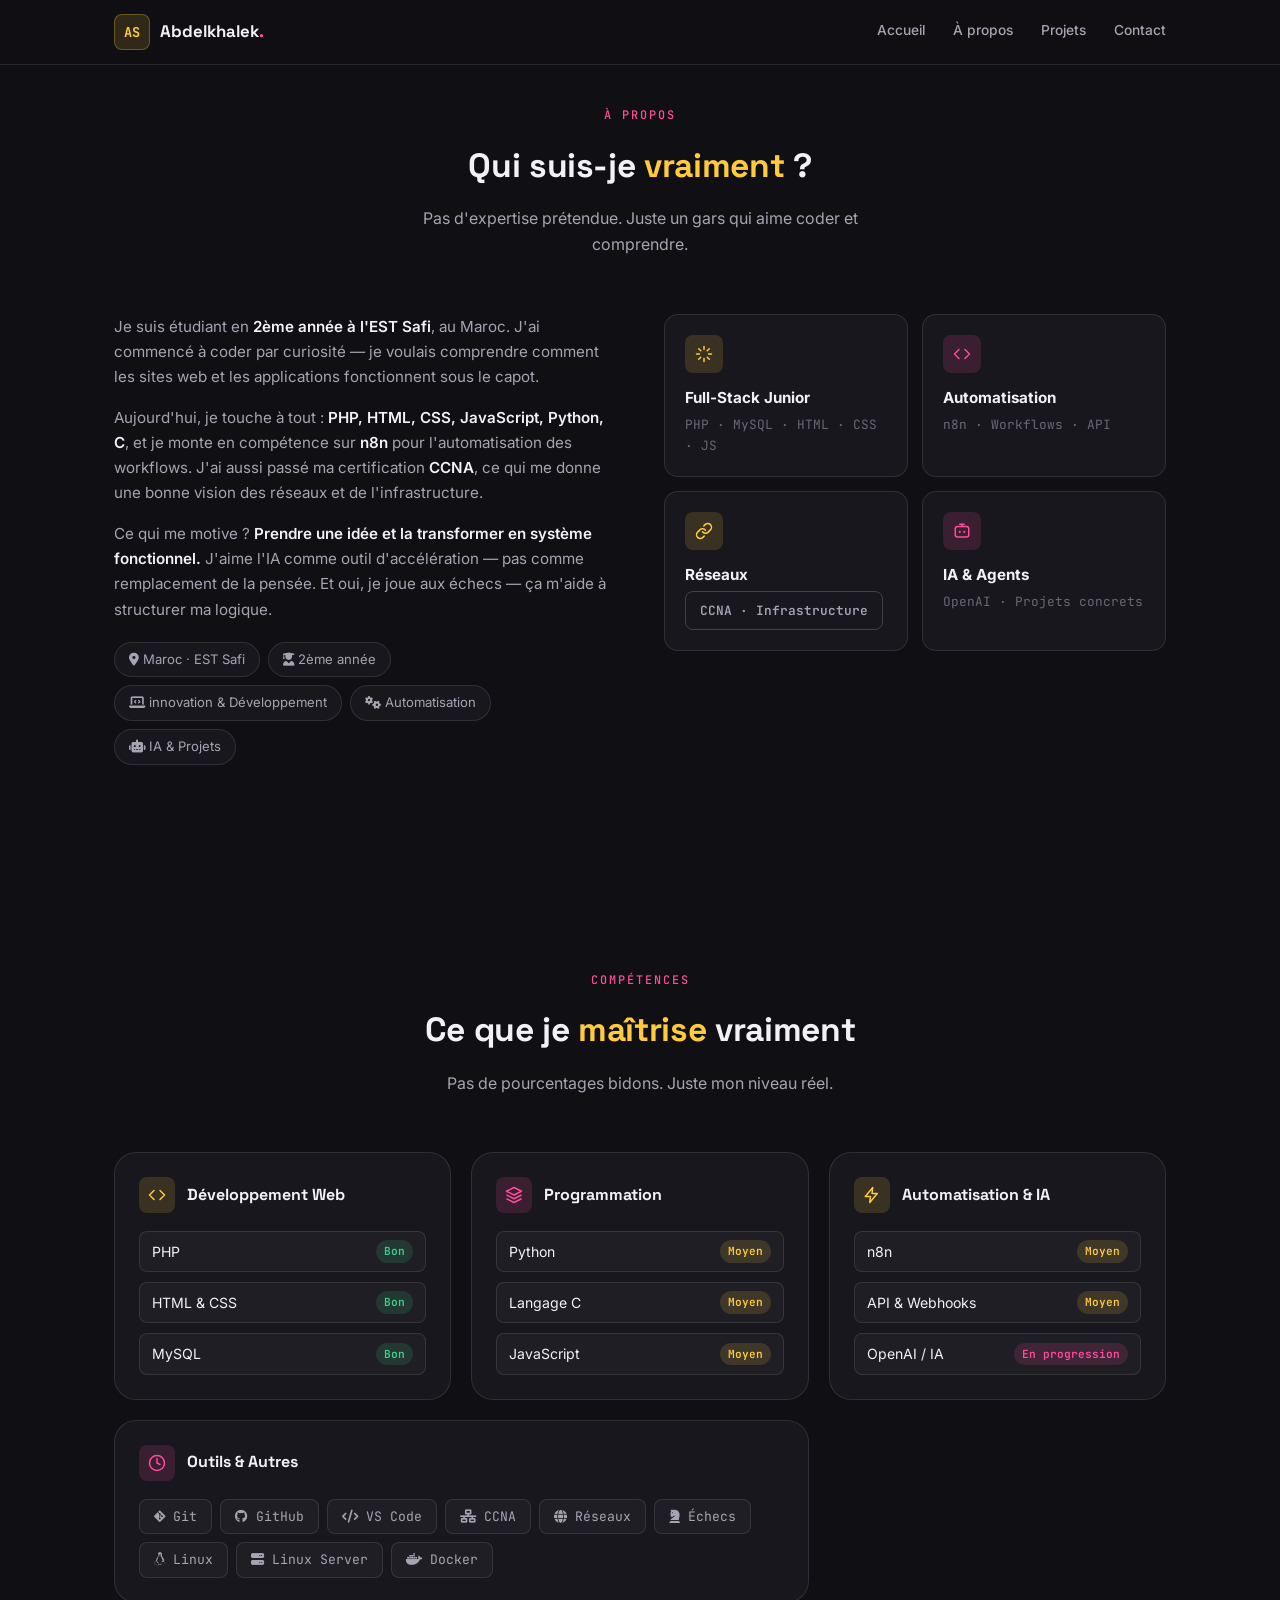
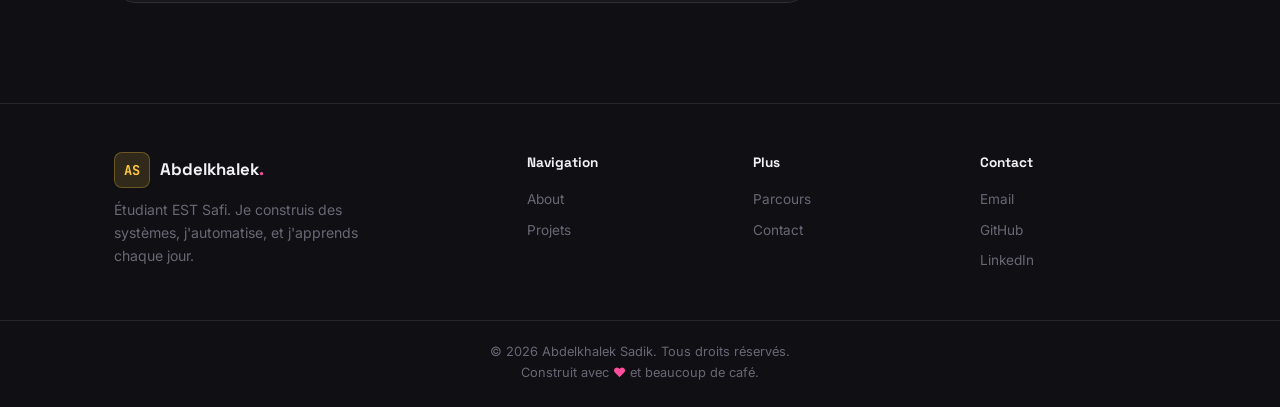
==== about.html @ 6acc00d5 "Update portfolio" ====
<!DOCTYPE html>
<html lang="fr">
<head>
  <meta charset="UTF-8" />
  <meta name="viewport" content="width=device-width, initial-scale=1.0" />
  <meta name="theme-color" content="#0d1117" />
  <meta name="description" content="Abdelkhalek Sadik — Étudiant EST Safi, développeur passionné par l'automatisation, les systèmes et l'IA." />
  <meta name="author" content="Abdelkhalek Sadik" />

  <meta property="og:title" content="Abdelkhalek Sadik | Développeur & Ingénieur en devenir" />
  <meta property="og:description" content="Étudiant EST Safi. Je construis des systèmes, j'automatise, et je transforme les idées en projets concrets." />
  <meta property="og:type" content="website" />

  <title>Abdelkhalek Sadik | Développeur & Ingénieur en devenir</title>

  <link rel="icon" type="image/svg+xml" href="data:image/svg+xml,%3Csvg xmlns='http://www.w3.org/2000/svg' viewBox='0 0 100 100'%3E%3Crect width='100' height='100' rx='20' fill='%230d1117'/%3E%3Ctext x='50%25' y='62%25' text-anchor='middle' font-family='Arial' font-weight='800' font-size='40' fill='%234da8ff'%3EAS%3C/text%3E%3C/svg%3E" />

  <link rel="preconnect" href="https://fonts.googleapis.com" />
  <link rel="preconnect" href="https://fonts.gstatic.com" crossorigin />
  <link href="https://fonts.googleapis.com/css2?family=Space+Grotesk:wght@500;600;700&family=Inter:wght@400;500;600;700&family=JetBrains+Mono:wght@400;500;600&display=swap" rel="stylesheet" />
  <link rel="stylesheet" href="https://cdnjs.cloudflare.com/ajax/libs/font-awesome/6.7.2/css/all.min.css">
  <link rel="stylesheet" href="style.css" />
  
</head>
<body>
      <!-- NAVBAR -->
  <header class="navbar" id="navbar">
    <div class="container nav-container">
      <a href="index.html" class="logo">
        <span class="logo-mark">AS</span>
        <span class="logo-text">Abdelkhalek<span class="logo-dot">.</span></span>
      </a>
      <nav class="nav-links" id="navLinks">
        <a href="index.html" class="nav-link ">Accueil</a>
        <a href="about.html" class="nav-link active">À propos</a>
        <a href="projects.html" class="nav-link">Projets</a>
        
        <a href="contact.html" class="nav-link">Contact</a>
      </nav>

      <button class="menu-toggle" id="menuToggle" aria-label="Menu">
        <span></span><span></span><span></span>
      </button>
    </div>
  </header>

   <!-- ABOUT -->
  <section id="about" class="section">
    <div class="container">
      <div class="section-head reveal">
        <span class="eyebrow">À propos</span>
        <h2 class="section-title">Qui suis-je <span class="accent-text">vraiment</span> ?</h2>
        <p class="section-sub">Pas d'expertise prétendue. Juste un gars qui aime coder et comprendre.</p>
      </div>
      <div class="about-grid">
        <div class="about-text reveal">
          <p>
            Je suis étudiant en <strong>2ème année à l'EST Safi</strong>, au Maroc.
            J'ai commencé à coder par curiosité — je voulais comprendre comment
            les sites web et les applications fonctionnent sous le capot.
          </p>
          <p>
            Aujourd'hui, je touche à tout : <strong>PHP, HTML, CSS, JavaScript, Python, C</strong>,
            et je monte en compétence sur <strong>n8n</strong> pour l'automatisation des workflows.
            J'ai aussi passé ma certification <strong>CCNA</strong>, ce qui me donne une bonne
            vision des réseaux et de l'infrastructure.
          </p>
          <p>
            Ce qui me motive ? <strong>Prendre une idée et la transformer en système fonctionnel.</strong>
            J'aime l'IA comme outil d'accélération — pas comme remplacement de la pensée.
            Et oui, je joue aux échecs — ça m'aide à structurer ma logique.
          </p>
          <div class="about-tags">
              <span class="tag"><i class="fas fa-location-dot"></i> Maroc · EST Safi</span>
              <span class="tag"><i class="fas fa-user-graduate"></i> 2ème année</span>
              <span class="tag"><i class="fas fa-laptop-code"></i> innovation & Développement</span>
              <span class="tag"><i class="fas fa-gears"></i> Automatisation</span>
              <span class="tag"><i class="fas fa-robot"></i> IA &amp; Projets</span>
          </div>
        </div>
        <div class="info-cards reveal">
          <div class="info-card">
            <div class="info-icon">
              <svg width="18" height="18" viewBox="0 0 24 24" fill="none"><path d="M12 2v4M12 18v4M4.93 4.93l2.83 2.83M16.24 16.24l2.83 2.83M2 12h4M18 12h4M4.93 19.07l2.83-2.83M16.24 7.76l2.83-2.83" stroke="currentColor" stroke-width="2" stroke-linecap="round"/></svg>
            </div>
            <div class="info-value">Full-Stack Junior</div>
            <div class="info-label">PHP · MySQL · HTML · CSS · JS</div>
          </div>
          <div class="info-card">
            <div class="info-icon">
              <svg width="18" height="18" viewBox="0 0 24 24" fill="none"><path d="m16 18 6-6-6-6M8 6l-6 6 6 6" stroke="currentColor" stroke-width="2" stroke-linecap="round" stroke-linejoin="round"/></svg>
            </div>
            <div class="info-value">Automatisation</div>
            <div class="info-label">n8n · Workflows · API</div>
          </div>
          <div class="info-card">
            <div class="info-icon">
              <svg width="18" height="18" viewBox="0 0 24 24" fill="none"><path d="M10 13a5 5 0 0 0 7.54.54l3-3a5 5 0 0 0-7.07-7.07l-1.72 1.71" stroke="currentColor" stroke-width="2" stroke-linecap="round"/><path d="M14 11a5 5 0 0 0-7.54-.54l-3 3a5 5 0 0 0 7.07 7.07l1.71-1.71" stroke="currentColor" stroke-width="2" stroke-linecap="round"/></svg>
            </div>
            <div class="info-value">Réseaux</div>
            <div class="info-label"> <a href="certificate/CCNA-_Introduction_to_Networks_certificate_abdelkhaleks036-gmail-com_b589a970-bbf5-4a2c-9172-3e84892f71db.pdf" download class="btn-cv-small">
          
          <span>CCNA · Infrastructure</span>
        </a></div>
          </div>
          <div class="info-card">
            <div class="info-icon">
              <svg width="18" height="18" viewBox="0 0 24 24" fill="none"><rect x="3" y="6" width="18" height="14" rx="3" stroke="currentColor" stroke-width="2"/><circle cx="9" cy="13" r="1.5" fill="currentColor"/><circle cx="15" cy="13" r="1.5" fill="currentColor"/><path d="M12 6V3M9 3h6" stroke="currentColor" stroke-width="2" stroke-linecap="round"/></svg>
            </div>
            <div class="info-value">IA & Agents</div>
            <div class="info-label">OpenAI · Projets concrets</div>
          </div>
        </div>
      </div>
    </div>
  </section>

  <!-- SKILLS -->
  <section id="skills" class="section">
    <div class="container">
      <div class="section-head reveal">
        <span class="eyebrow">Compétences</span>
        <h2 class="section-title">Ce que je <span class="accent-text">maîtrise</span> vraiment</h2>
        <p class="section-sub">Pas de pourcentages bidons. Juste mon niveau réel.</p>
      </div>
      <div class="skills-grid reveal">
        <div class="skill-cat">
          <div class="cat-head">
            <div class="cat-icon">
              <svg width="18" height="18" viewBox="0 0 24 24" fill="none"><path d="m16 18 6-6-6-6M8 6l-6 6 6 6" stroke="currentColor" stroke-width="2" stroke-linecap="round" stroke-linejoin="round"/></svg>
            </div>
            <h3>Développement Web</h3>
          </div>
          <div class="skill-list">
            <div class="skill-item"><span>PHP</span><span class="skill-level level-good">Bon</span></div>
            <div class="skill-item"><span>HTML & CSS</span><span class="skill-level level-good">Bon</span></div>
            <div class="skill-item"><span>MySQL</span><span class="skill-level level-good">Bon</span></div>

          </div>
        </div>
        <div class="skill-cat">
          <div class="cat-head">
            <div class="cat-icon">
              <svg width="18" height="18" viewBox="0 0 24 24" fill="none"><path d="M12 2 2 7l10 5 10-5-10-5z" stroke="currentColor" stroke-width="2" stroke-linejoin="round"/><path d="M2 17l10 5 10-5M2 12l10 5 10-5" stroke="currentColor" stroke-width="2" stroke-linejoin="round"/></svg>
            </div>
            <h3>Programmation</h3>
          </div>
          <div class="skill-list">
            <div class="skill-item"><span>Python</span><span class="skill-level level-medium">Moyen</span></div>
            <div class="skill-item"><span>Langage C</span><span class="skill-level level-medium">Moyen</span></div>
            <div class="skill-item"><span>JavaScript</span><span class="skill-level level-medium">Moyen</span></div>
          </div>
        </div>
        <div class="skill-cat">
          <div class="cat-head">
            <div class="cat-icon">
              <svg width="18" height="18" viewBox="0 0 24 24" fill="none"><path d="M13 2 3 14h7l-1 8 10-12h-7l1-8z" stroke="currentColor" stroke-width="2" stroke-linecap="round" stroke-linejoin="round"/></svg>
            </div>
            <h3>Automatisation & IA</h3>
          </div>
          <div class="skill-list">
            <div class="skill-item"><span>n8n</span><span class="skill-level level-medium">Moyen</span></div>
            <div class="skill-item"><span>API & Webhooks</span><span class="skill-level level-medium">Moyen</span></div>
            <div class="skill-item"><span>OpenAI / IA</span><span class="skill-level level-learning">En progression</span></div>
          </div>
        </div>
        <div class="skill-cat wide">
          <div class="cat-head">
            <div class="cat-icon">
              <svg width="18" height="18" viewBox="0 0 24 24" fill="none"><circle cx="12" cy="12" r="10" stroke="currentColor" stroke-width="2"/><path d="M12 6v6l4 2" stroke="currentColor" stroke-width="2" stroke-linecap="round"/></svg>
            </div>
            <h3>Outils & Autres</h3>
          </div>
<div class="tool-grid">
    <span class="tool-chip"><i class="fab fa-git-alt"></i> Git</span>
    <span class="tool-chip"><i class="fab fa-github"></i> GitHub</span>
    <span class="tool-chip"><i class="fas fa-code"></i> VS Code</span>
    <span class="tool-chip"><i class="fas fa-network-wired"></i> CCNA</span>
    <span class="tool-chip"><i class="fas fa-globe"></i> Réseaux</span>
    <span class="tool-chip"><i class="fas fa-chess-knight"></i> Échecs</span>
    <span class="tool-chip"><i class="fab fa-linux"></i> Linux</span>
    <span class="tool-chip"><i class="fas fa-server"></i> Linux Server</span>
    <span class="tool-chip"><i class="fab fa-docker"></i> Docker</span>
</div>
        </div>
      </div>
    </div>
  </section>

    <!-- FOOTER -->
  <footer class="footer">
    <div class="container footer-container">
      <div class="footer-brand">
        <a href="index.html" class="logo">
          <span class="logo-mark">AS</span>
          <span class="logo-text">Abdelkhalek<span class="logo-dot">.</span></span>
        </a>
        <p>Étudiant EST Safi. Je construis des systèmes, j'automatise, et j'apprends chaque jour.</p>
      </div>
      <div class="footer-col">
        <h4>Navigation</h4>
        <a href="about.html">About</a>
        
        <a href="projects.html">Projets</a>
      </div>
      <div class="footer-col">
        <h4>Plus</h4>
        <a href="abaut.html">Parcours</a>
        <a href="contact.html">Contact</a>
      </div>
      <div class="footer-col">
        <h4>Contact</h4>
        <a href="mailto:abdelkhaleksadik036@gmail.com">Email</a>
        <a href="#">GitHub</a>
        <a href="#">LinkedIn</a>
      </div>
    </div>
    <div class="footer-bottom">
      <div class="container">
        <p>© <span id="year"></span> Abdelkhalek Sadik. Tous droits réservés.</p>
        <p>Construit avec <span class="heart">♥</span> et beaucoup de café.</p>
      </div>
    </div>
  </footer>

  <button class="back-to-top" id="backToTop" aria-label="Haut de page">
    <svg width="16" height="16" viewBox="0 0 24 24" fill="none"><path d="M12 19V5M5 12l7-7 7 7" stroke="currentColor" stroke-width="2" stroke-linecap="round" stroke-linejoin="round"/></svg>
  </button>

  <script src="script.js"></script>
   </body>
 </html>
---- style.css ----
/* =====================================================================
   Abdelkhalek Sadik — Portfolio
   Palette : fond uni + deux accents vifs (jaune + rose)
   ===================================================================== */

:root {
  /* Couleurs — un seul fond, une seule surface, deux accents */
  --bg: #100f14;
  --surface: #18171d;
  --surface-2: #201f27;
  --border: rgba(255, 255, 255, 0.10);
  --border-strong: rgba(255, 255, 255, 0.18);

  --text: #f2f1f6;
  --text-dim: #a7a4b2;
  --text-muted: #6a6775;

  --yellow: #ffcb3d;
  --yellow-soft: rgba(255, 203, 61, 0.14);
  --yellow-soft-strong: rgba(255, 203, 61, 0.28);

  --pink: #ff4d9d;
  --pink-soft: rgba(255, 77, 157, 0.14);
  --pink-soft-strong: rgba(255, 77, 157, 0.28);

  --ok: #3ecf8e;

  /* Rayons — un seul système, appliqué partout */
  --radius-sm: 8px;
  --radius: 14px;
  --radius-lg: 22px;
  --radius-pill: 999px;

  /* Typo */
  --font-display: 'Space Grotesk', system-ui, sans-serif;
  --font-body: 'Inter', system-ui, sans-serif;
  --font-mono: 'JetBrains Mono', monospace;
}

* { margin: 0; padding: 0; box-sizing: border-box; }
html { scroll-behavior: smooth; }

body {
  font-family: var(--font-body);
  background-color: var(--bg);
  color: var(--text);
  line-height: 1.65;
  -webkit-font-smoothing: antialiased;
}

a { color: inherit; text-decoration: none; }
ul { list-style: none; }
img { max-width : 100%; display: block; }

.container { max-width: 1100px; margin: 0 auto; padding: 0 24px; }

h1, h2, h3 { font-family: var(--font-display); }

::selection { background: var(--pink-soft-strong); color: var(--text); }

/* Focus visible clavier */
a:focus-visible, button:focus-visible, input:focus-visible, textarea:focus-visible {
  outline: 2px solid var(--yellow);
  outline-offset: 2px;
  border-radius: var(--radius-sm);
}

@media (prefers-reduced-motion: reduce) {
  * { animation-duration: 0.001ms !important; transition-duration: 0.001ms !important; }
}

/* Contenu toujours visible par défaut ; l'animation d'apparition (si utilisée
   par script.js) ajoute juste un léger fondu, jamais une disparition totale */
.reveal{
    opacity:0;
    transform:translateY(24px);
    transition:.6s;
}

.reveal.in{
    opacity:1;
    transform:none;
}

/* ===== NAV ===== */
.navbar {
  position: fixed; top: 0; left: 0; right: 0; z-index: 100;
  background: rgba(16, 15, 20, 0.88);
  backdrop-filter: blur(14px);
  border-bottom: 1px solid var(--border);
}
.nav-container {
  display: flex; align-items: center; justify-content: space-between;
  height: 64px;
  gap: 16px;
}
.logo {
  display: flex; align-items: center; gap: 10px;
  font-family: var(--font-display);
  font-weight: 700; font-size: 1.05rem;
  flex-shrink: 0;
}
.logo-mark {
  width: 36px; height: 36px; border-radius: var(--radius-sm);
  background: var(--yellow-soft);
  border: 1px solid var(--yellow-soft-strong);
  display: flex; align-items: center; justify-content: center;
  font-weight: 700; font-size: 0.85rem; color: var(--yellow);
  font-family: var(--font-mono);
}
.logo-dot { color: var(--pink); }
.nav-links {
  display: flex; gap: 28px;
  flex: 1; justify-content: right; align-items: center;
}
.nav-links a {
  font-size: 0.86rem; font-weight: 500; color: var(--text-dim);
  transition: color 0.2s;
  position: relative;
  padding-bottom: 4px;
  white-space: nowrap;
}
.nav-links a::after {
  content: ''; position: absolute; left: 0; bottom: 0;
  width: 0; height: 2px; border-radius: var(--radius-pill);
  background: var(--pink);
  transition: width 0.2s;
}
.nav-links a:hover, .nav-links a.active { color: var(--text); }
.nav-links a:hover::after, .nav-links a.active::after { width: 100%; }

.nav-cta {
  display: flex; align-items: center; gap: 10px;
  flex-shrink: 0;
}
.btn-cv-small {
  display: inline-flex; align-items: center; gap: 6px;
  background: transparent; color: var(--text-dim);
  border: 1px solid var(--border-strong);
  padding: 8px 14px; border-radius: var(--radius-sm);
  font-size: 0.8rem; font-weight: 600;
  transition: border-color 0.2s, color 0.2s;
}
.btn-cv-small:hover { 
  color: var(--yellow);
  border-color: var(--yellow-soft-strong); 
}
.nav-cta-main {
  background: var(--pink);
  color: #1a0410; padding: 8px 18px; border-radius: var(--radius-sm);
  font-size: 0.85rem; font-weight: 700;
  transition: background 0.2s, transform 0.15s;
}
.nav-cta-main:hover { 
  background: #ff6cae; 
  transform: translateY(-1px); 
}

.menu-toggle {
  display: none;
  flex-direction: column; 
  gap: 5px;
  background: none; 
  border: none; 
  cursor: pointer;
  flex-shrink: 0;
}
.menu-toggle span {
  width: 22px; height: 2px; 
  background: var(--text);
  border-radius: 2px;
}

/* ===== HERO ===== */
.hero {
  min-height: 100vh; 
  display: flex; 
  align-items: center;
  padding-top: 90px; 
  position: relative;
}
.hero-container {
  display: grid; 
  grid-template-columns: 1.15fr 0.85fr;
   gap: 60px;
    align-items: center;
}
.hero-badge {
  display: inline-flex;
   align-items: center;
  gap: 8px;
  background: var(--pink-soft);
   border: 1px solid var(--pink-soft-strong);
  padding: 6px 14px;
   border-radius: var(--radius-pill);
  font-size: 0.78rem;
  color: var(--pink);
  font-family: var(--font-mono);
  margin-bottom: 22px;
}
.status-dot { width: 7px; height: 7px; border-radius: 50%; background: var(--ok); animation: pulse 2s infinite; }
@keyframes pulse { 0%, 100% { opacity: 1; } 50% { opacity: 0.35; } }

.hero-title {
  font-size: 3rem; font-weight: 700; line-height: 1.12; margin-bottom: 20px;
  letter-spacing: -0.01em;
}
.accent-text { color: var(--yellow); }
.hero-subtitle { font-size: 1.02rem; color: var(--text-dim); max-width: 500px; margin-bottom: 32px; }
.hero-subtitle strong { color: var(--text); font-weight: 600; }

.hero-cta { display: flex; gap: 14px; margin-bottom: 40px; flex-wrap: wrap; }
.btn {
  display: inline-flex; align-items: center; gap: 8px;
  padding: 12px 22px; border-radius: var(--radius-sm); font-size: 0.9rem;
  font-weight: 600; transition: transform 0.15s, background 0.2s, border-color 0.2s;
  border: 1px solid transparent;
  cursor: pointer;
}
.btn:hover { transform: translateY(-2px); }
.btn-primary { background: var(--yellow); color: #201400; }
.btn-primary:hover { background: #ffd968; }
.btn-secondary { background: var(--surface); color: var(--text); border: 1px solid var(--border-strong); }
.btn-secondary:hover { border-color: var(--pink); color: var(--pink); }
.btn-cv {
  background: transparent; color: var(--pink);
  border: 1px solid var(--pink-soft-strong);
}
.btn-cv:hover { background: var(--pink-soft); }

.hero-stats { display: flex; align-items: center; gap: 24px; }
.stat-number { font-family: var(--font-display); font-size: 1.7rem; font-weight: 700; color: var(--text); }
.stat-label { font-size: 0.74rem; color: var(--text-muted); text-transform: uppercase; letter-spacing: 1px; font-family: var(--font-mono); }
.stat-divider { width: 1px; height: 34px; background: var(--border); }

/* Photo — cadre avec repères de coin, un accent par coin */
.hero-visual { display: flex; justify-content: center; }
.photo-frame {
  position: relative;
  width: 280px; height: 280px;
  border-radius: var(--radius-lg);
  border: 1px solid var(--border-strong);
  background: var(--surface);
  padding: 10px;
}
.photo-frame img {
  width: 100%; height: 100%; object-fit: cover;
  border-radius: calc(var(--radius-lg) - 8px);
  display: block;
}
.photo-fallback {
  width: 100%; height: 100%;
  border-radius: calc(var(--radius-lg) - 8px);
  background: var(--surface-2);
  display: flex; align-items: center; justify-content: center; flex-direction: column;
}
.photo-fallback .as {
  font-family: var(--font-display); font-size: 3.4rem; font-weight: 700;
  background: linear-gradient(135deg, var(--yellow), var(--pink));
  -webkit-background-clip: text; background-clip: text; -webkit-text-fill-color: transparent;
}
.photo-fallback .sub { font-family: var(--font-mono); font-size: 0.68rem; color: var(--text-muted); letter-spacing: 3px; margin-top: 4px; }

.corner { position: absolute; width: 16px; height: 16px; }
.corner-tl { top: -1px; left: -1px; border-top: 2px solid var(--yellow); border-left: 2px solid var(--yellow); border-top-left-radius: var(--radius-sm); }
.corner-br { bottom: -1px; right: -1px; border-bottom: 2px solid var(--pink); border-right: 2px solid var(--pink); border-bottom-right-radius: var(--radius-sm); }

/* ===== SECTIONS ===== */
.section { padding: 100px 0; }
.section-head { text-align: center; margin-bottom: 56px; }
.eyebrow {
  display: inline-block; font-family: var(--font-mono);
  font-size: 0.74rem; font-weight: 500;
  text-transform: uppercase; letter-spacing: 2px; color: var(--pink);
  margin-bottom: 12px;
}
.section-title { font-size: 2.1rem; font-weight: 700; margin-bottom: 12px; letter-spacing: -0.01em; }
.section-sub { color: var(--text-dim); font-size: 1rem; max-width: 500px; margin: 0 auto; }

/* ===== ABOUT ===== */
.about-grid { display: grid; grid-template-columns: 1fr 1fr; gap: 48px; align-items: start; }
.about-text p { color: var(--text-dim); margin-bottom: 16px; font-size: 0.95rem; }
.about-text strong { color: var(--text); font-weight: 600; }
.about-tags { display: flex; flex-wrap: wrap; gap: 8px; margin-top: 20px; }
.tag {
  background: var(--surface); border: 1px solid var(--border);
  padding: 6px 14px; border-radius: var(--radius-pill); font-size: 0.82rem;
  color: var(--text-dim);
}
.info-cards { display: grid; grid-template-columns: 1fr 1fr; gap: 14px; }
.info-card {
  background: var(--surface); border: 1px solid var(--border);
  border-radius: var(--radius); padding: 20px;
  transition: border-color 0.2s;
}
.info-card:nth-child(odd) .info-icon { background: var(--yellow-soft); color: var(--yellow); }
.info-card:nth-child(even) .info-icon { background: var(--pink-soft); color: var(--pink); }
.info-card:hover { border-color: var(--border-strong); }
.info-icon {
  width: 38px; height: 38px; border-radius: var(--radius-sm);
  display: flex; align-items: center; justify-content: center;
  margin-bottom: 12px;
}
.info-value { font-weight: 700; font-size: 0.95rem; margin-bottom: 4px; }
.info-label { font-size: 0.8rem; color: var(--text-muted); font-family: var(--font-mono); }

/* ===== SKILLS ===== */
.skills-grid { display: grid; grid-template-columns: repeat(3, 1fr); gap: 20px; }
.skill-cat {
  background: var(--surface); border: 1px solid var(--border);
  border-radius: var(--radius-lg); padding: 24px;
}
.skill-cat.wide { grid-column: span 2; }
.cat-head { display: flex; align-items: center; gap: 12px; margin-bottom: 18px; }
.cat-icon {
  width: 36px; height: 36px; border-radius: var(--radius-sm);
  display: flex; align-items: center; justify-content: center;
  background: var(--yellow-soft); color: var(--yellow);
}
.skill-cat:nth-of-type(even) .cat-icon { background: var(--pink-soft); color: var(--pink); }
.cat-head h3 { font-size: 1rem; font-weight: 700; }
.skill-list { display: flex; flex-direction: column; gap: 10px; }
.skill-item {
  display: flex; align-items: center; justify-content: space-between;
  padding: 8px 12px; border-radius: var(--radius-sm);
  background: rgba(255, 255, 255, 0.03); border: 1px solid var(--border);
  font-size: 0.88rem;
}
.skill-level {
  font-family: var(--font-mono);
  font-size: 0.7rem; padding: 2px 8px; border-radius: var(--radius-pill);
  font-weight: 600;
}
.level-good { background: rgba(62, 207, 142, 0.14); color: var(--ok); }
.level-medium { background: var(--yellow-soft); color: var(--yellow); }
.level-learning { background: var(--pink-soft); color: var(--pink); }
.tool-grid { display: flex; flex-wrap: wrap; gap: 8px; }
.tool-chip {
  background: rgba(255, 255, 255, 0.03); border: 1px solid var(--border);
  padding: 6px 14px; border-radius: var(--radius-sm); font-size: 0.82rem;
  color: var(--text-dim); font-family: var(--font-mono);
}

/* ===== PROJECTS ===== */
.projects-grid {
  display: grid;
  grid-template-columns: 1fr;
  gap: 24px;
}
.project-card {
  background: var(--surface); border: 1px solid var(--border);
  border-radius: var(--radius-lg); overflow: hidden;
  transition: transform 0.25s, border-color 0.25s;
}
.project-card:hover { transform: translateY(-4px); border-color: var(--pink-soft-strong); }
.project-thumb {
  height: 160px; display: flex; align-items: center; justify-content: center;
  background: var(--surface-2);
  border-bottom: 1px solid var(--border);
}
.project-thumb .emoji { font-size: 2.6rem; }
.project-body { padding: 22px; }
.project-tags { display: flex; flex-wrap: wrap; gap: 6px; margin-bottom: 10px; }
.project-tags span {
  font-family: var(--font-mono);
  font-size: 0.7rem; padding: 3px 10px; border-radius: var(--radius-pill);
  background: var(--yellow-soft); color: var(--yellow); border: 1px solid var(--yellow-soft-strong);
  font-weight: 500;
}
.project-body h3 { font-size: 1.05rem; font-weight: 700; margin-bottom: 8px; }
.project-body p { font-size: 0.88rem; color: var(--text-dim); line-height: 1.55; }
.project-buttons{
    margin-top:25px;
}

.btn-project{
    display:inline-block;
    padding:12px 24px;
    background:#ffbf00;
    color:#111;
    text-decoration:none;
    font-weight:600;
    border-radius:8px;
    transition:.3s;
}

.btn-project:hover{
    background:#ffd54a;
    transform:translateY(-3px);
}

/* ===== EDUCATION / TIMELINE ===== */
.timeline { position: relative; max-width: 700px; margin: 0 auto; }
.timeline-line { position: absolute; left: 20px; top: 0; bottom: 0; width: 2px; background: var(--border); }
.t-item { display: flex; gap: 28px; margin-bottom: 32px; position: relative; }
.t-item .t-dot {
  width: 12px; height: 12px; border-radius: 50%;
  background: var(--pink); border: 3px solid var(--bg);
  flex-shrink: 0; margin-top: 4px; z-index: 1;
}
.t-item:last-child .t-dot { background: var(--yellow); }
.t-card { flex: 1; }
.t-year {
  font-family: var(--font-mono);
  font-size: 0.74rem; font-weight: 600; color: var(--pink);
  text-transform: uppercase; letter-spacing: 1px; margin-bottom: 6px;
}
.t-card h3 { font-size: 1.05rem; font-weight: 700; margin-bottom: 6px; }
.t-card p { font-size: 0.88rem; color: var(--text-dim); }

/* ===== CONTACT ===== */
.contact-grid { display: grid; grid-template-columns: 1fr 1fr; gap: 48px; }
.contact-info h3 { font-size: 1.3rem; font-weight: 700; margin-bottom: 12px; }
.contact-info > p { color: var(--text-dim); font-size: 0.95rem; margin-bottom: 28px; }
.contact-item {
  display: flex; align-items: center; gap: 14px;
  padding: 14px 16px; border-radius: var(--radius);
  background: var(--surface); border: 1px solid var(--border);
  margin-bottom: 12px; transition: border-color 0.2s;
}
.contact-item:hover { border-color: var(--border-strong); }
.ci-icon {
  width: 40px; height: 40px; border-radius: var(--radius-sm);
  display: flex; align-items: center; justify-content: center;
  flex-shrink: 0;
  background: var(--yellow-soft); color: var(--yellow);
}
.contact-item:nth-child(even) .ci-icon { background: var(--pink-soft); color: var(--pink); }
.ci-label { font-size: 0.74rem; color: var(--text-muted); margin-bottom: 2px; font-family: var(--font-mono); }
.ci-value { font-size: 0.9rem; font-weight: 600; }
.socials { display: flex; gap: 10px; margin-top: 24px; }
.social-btn {
  width: 42px; height: 42px; border-radius: var(--radius-sm);
  display: flex; align-items: center; justify-content: center;
  background: var(--surface); border: 1px solid var(--border);
  color: var(--text-dim); transition: all 0.2s;
}
.social-btn:hover { color: var(--pink); border-color: var(--pink-soft-strong); }

.contact-form {
  background: var(--surface); border: 1px solid var(--border);
  border-radius: var(--radius-lg); padding: 28px;
}
.form-row { display: grid; grid-template-columns: 1fr 1fr; gap: 14px; margin-bottom: 14px; }
.form-group { margin-bottom: 14px; }
.form-group label {
  display: block; font-size: 0.8rem; font-weight: 600; margin-bottom: 6px;
  color: var(--text-dim); font-family: var(--font-mono);
}
.form-group input, .form-group textarea {
  width: 100%; background: rgba(255, 255, 255, 0.04); border: 1px solid var(--border);
  border-radius: var(--radius-sm); padding: 12px 14px; color: var(--text); font-family: var(--font-body);
  font-size: 0.9rem; outline: none; transition: border-color 0.2s;
}
.form-group input:focus, .form-group textarea:focus { border-color: var(--pink); }
.form-group input::placeholder, .form-group textarea::placeholder { color: var(--text-muted); }
.btn-block { width: 100%; justify-content: center; }
.form-status { margin-top: 12px; font-size: 0.85rem; text-align: center; min-height: 20px; }

/* ===== FOOTER ===== */
.footer { border-top: 1px solid var(--border); padding: 48px 0 24px; }
.footer-container { display: grid; grid-template-columns: 2fr 1fr 1fr 1fr; gap: 40px; margin-bottom: 40px; }
.footer-brand p { font-size: 0.88rem; color: var(--text-muted); margin-top: 10px; max-width: 280px; }
.footer-col h4 { font-size: 0.85rem; font-weight: 700; margin-bottom: 14px; color: var(--text); font-family: var(--font-display); }
.footer-col a { display: block; font-size: 0.85rem; color: var(--text-muted); margin-bottom: 8px; transition: color 0.2s; }
.footer-col a:hover { color: var(--yellow); }
.footer-bottom {
  border-top: 1px solid var(--border); padding-top: 20px;
  text-align: center; font-size: 0.8rem; color: var(--text-muted);
}
.heart { color: var(--pink); }

.back-to-top {
  position: fixed; bottom: 24px; right: 24px;
  width: 44px; height: 44px; border-radius: var(--radius);
  background: var(--surface); border: 1px solid var(--border-strong);
  color: var(--text); display: flex; align-items: center; justify-content: center;
  cursor: pointer; opacity: 0; visibility: hidden; transition: all 0.3s;
  z-index: 90;
}
.back-to-top.visible { opacity: 1; visibility: visible; }
.back-to-top:hover { border-color: var(--yellow); color: var(--yellow); }

/* ===== RESPONSIVE ===== */
@media (max-width: 900px) {
  .hero-container { grid-template-columns: 1fr; text-align: center; }
  .hero-subtitle { margin: 0 auto 32px; }
  .hero-cta { justify-content: center; }
  .hero-stats { justify-content: center; }
  .hero-visual { order: -1; }
  .photo-frame { width: 220px; height: 220px; margin: 0 auto 20px; }
  .about-grid { grid-template-columns: 1fr; }
  .skills-grid { grid-template-columns: 1fr; }
  .skill-cat.wide { grid-column: span 1; }
  .projects-grid { grid-template-columns: 1fr; }
  .contact-grid { grid-template-columns: 1fr; }
  .footer-container { grid-template-columns: 1fr 1fr; }
  .nav-links { display: none; }
  .menu-toggle { display: flex; }
  .hero-title { font-size: 2.3rem; }
}
@media (max-width: 600px) {
  .hero-title { font-size: 1.9rem; }
  .section { padding: 60px 0; }
  .section-title { font-size: 1.6rem; }
  .footer-container { grid-template-columns: 1fr; }
  .form-row { grid-template-columns: 1fr; }
  .info-cards { grid-template-columns: 1fr; }
  .btn-cv-small { display: none; }
}
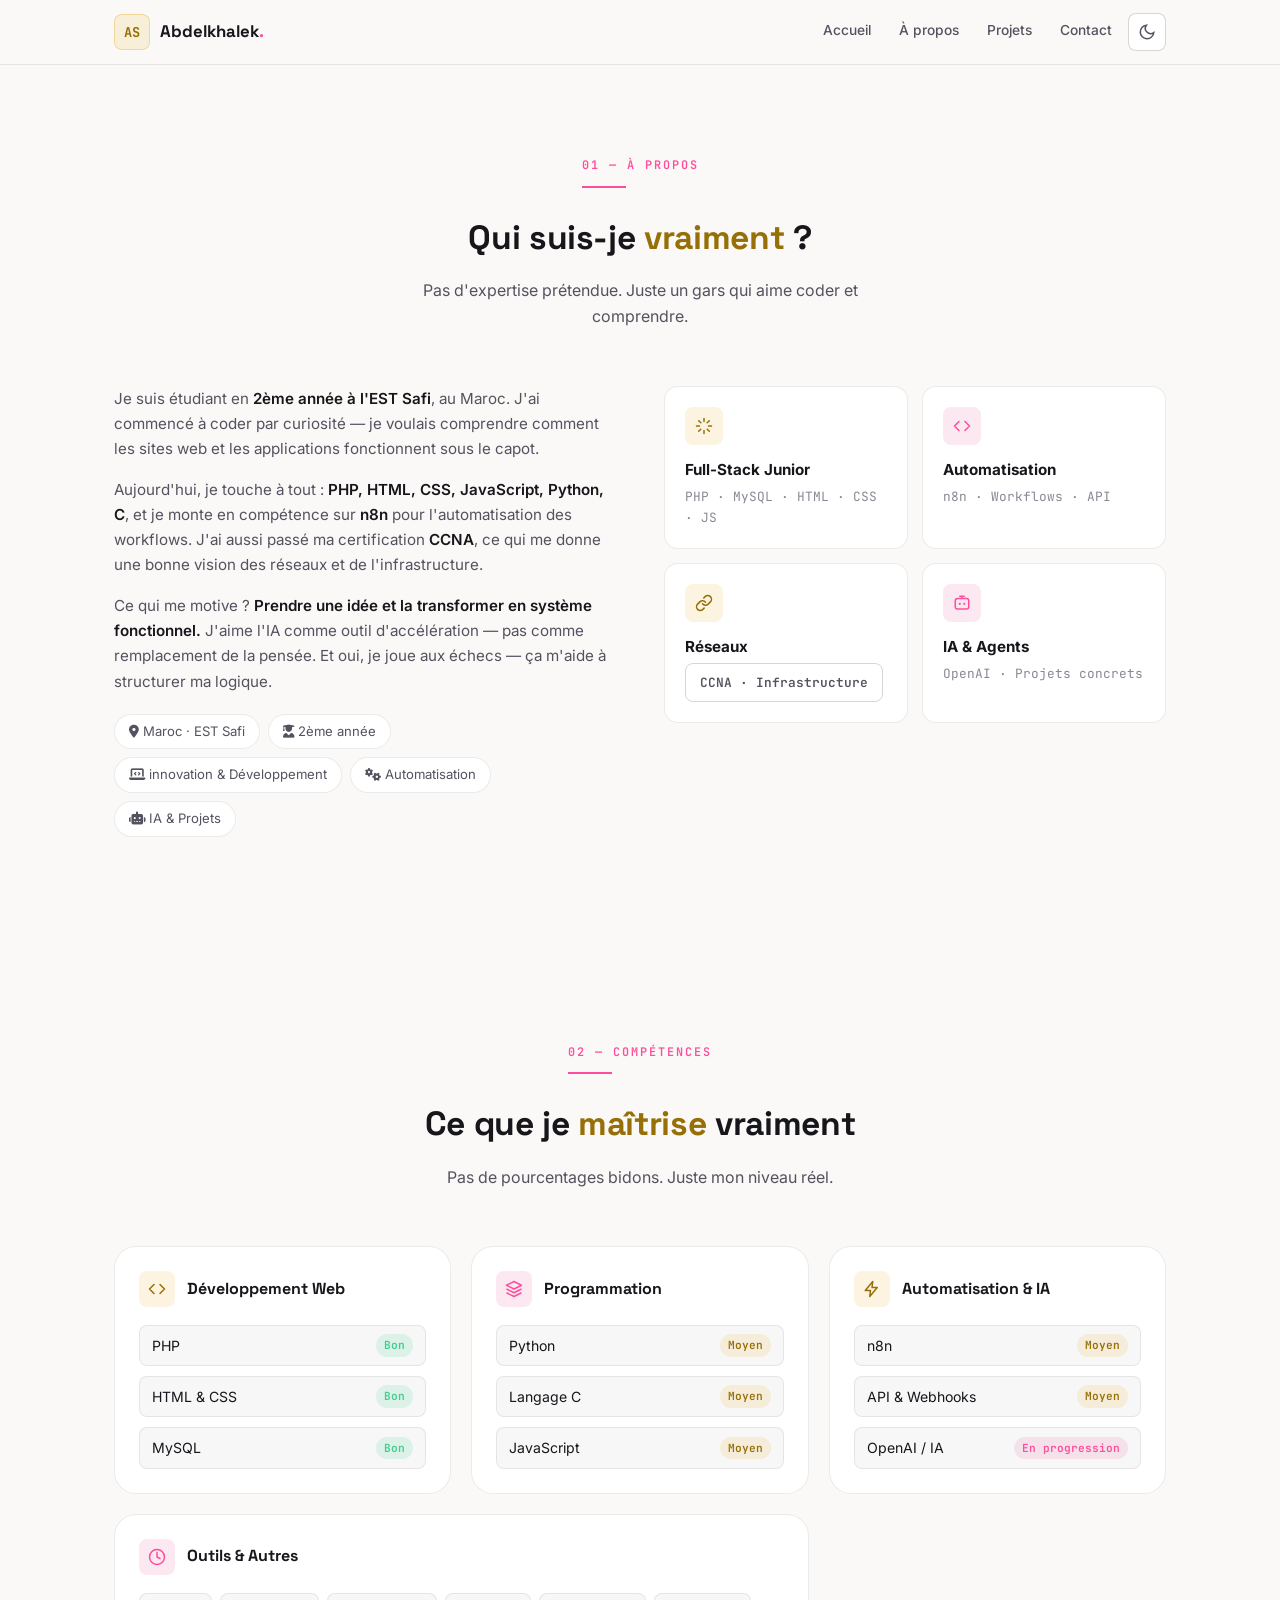
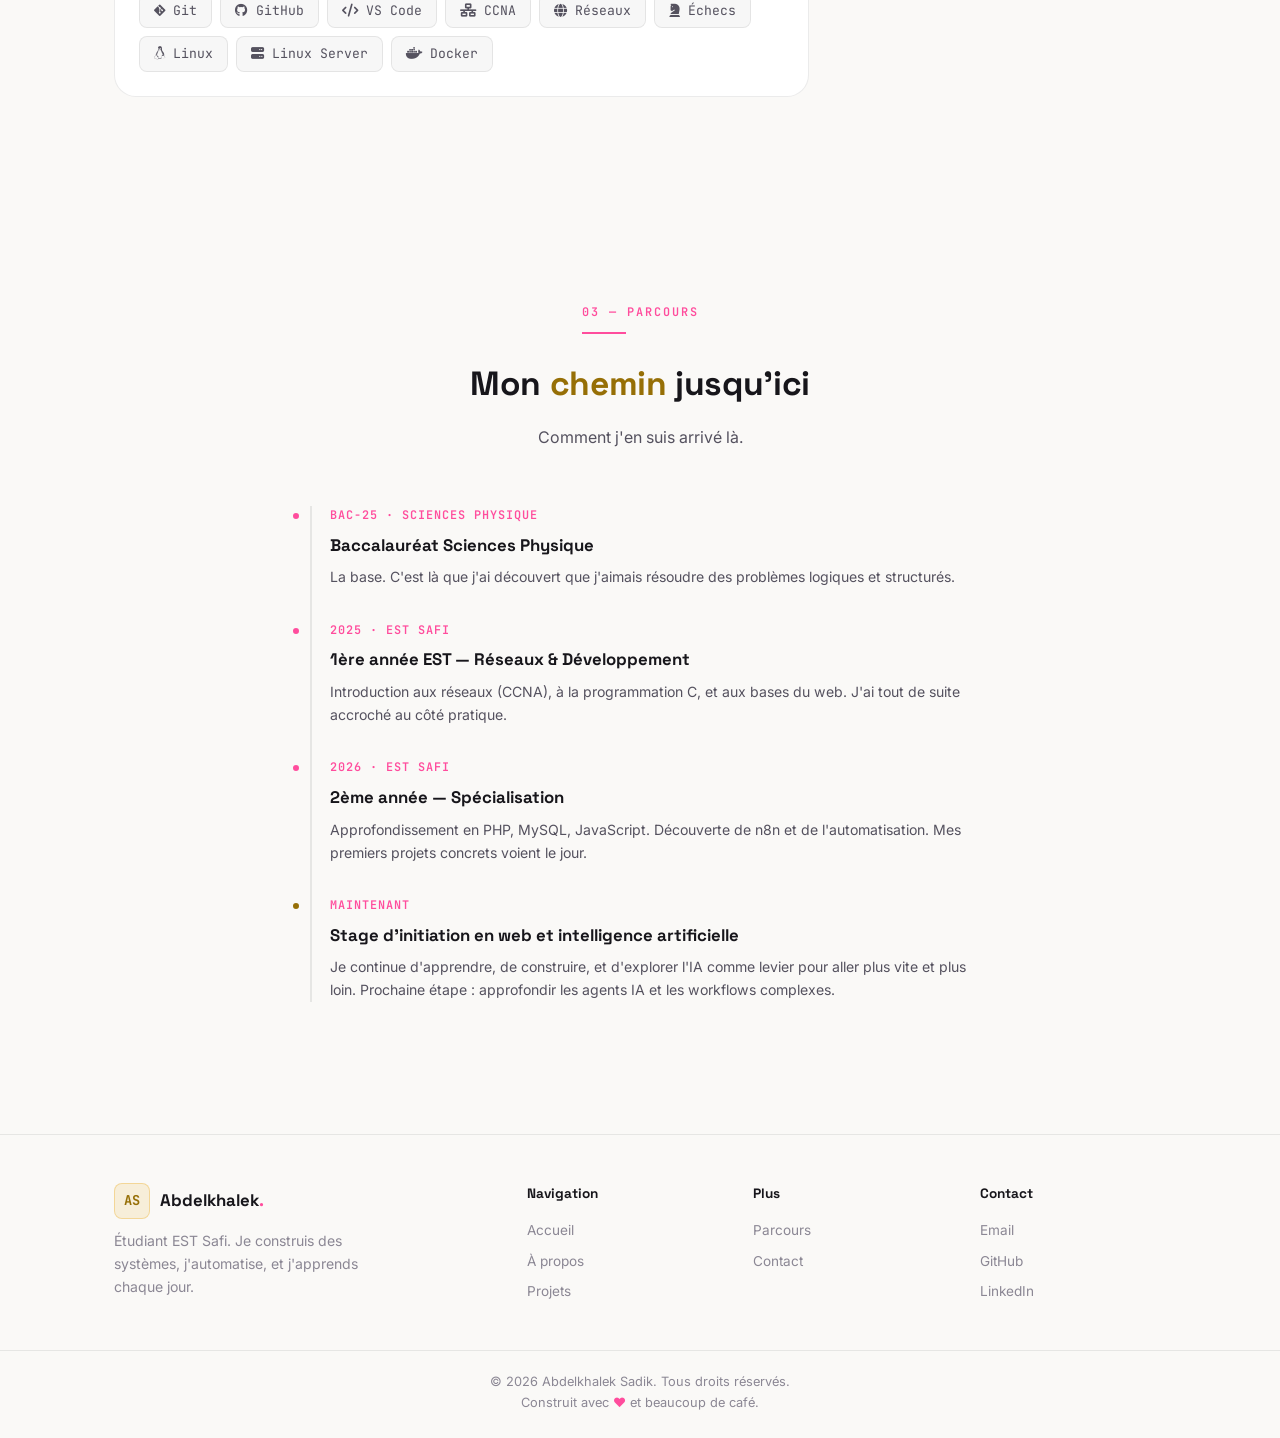
==== commit 689e0f21: "V3" ====
--- a/about.html
+++ b/about.html
@@ -20,10 +20,10 @@
   <link href="https://fonts.googleapis.com/css2?family=Space+Grotesk:wght@500;600;700&family=Inter:wght@400;500;600;700&family=JetBrains+Mono:wght@400;500;600&display=swap" rel="stylesheet" />
   <link rel="stylesheet" href="https://cdnjs.cloudflare.com/ajax/libs/font-awesome/6.7.2/css/all.min.css">
   <link rel="stylesheet" href="style.css" />
-  
+
 </head>
 <body>
-      <!-- NAVBAR -->
+  <!-- NAVBAR -->
   <header class="navbar" id="navbar">
     <div class="container nav-container">
       <a href="index.html" class="logo">
@@ -31,12 +31,20 @@
         <span class="logo-text">Abdelkhalek<span class="logo-dot">.</span></span>
       </a>
       <nav class="nav-links" id="navLinks">
-        <a href="index.html" class="nav-link ">Accueil</a>
+        <a href="index.html" class="nav-link">Accueil</a>
         <a href="about.html" class="nav-link active">À propos</a>
         <a href="projects.html" class="nav-link">Projets</a>
-        
         <a href="contact.html" class="nav-link">Contact</a>
       </nav>
+      <button class="theme-toggle" id="themeToggle" aria-label="Changer de thème">
+        <svg class="icon-sun" width="18" height="18" viewBox="0 0 24 24" fill="none" stroke="currentColor" stroke-width="2">
+          <circle cx="12" cy="12" r="4"/>
+          <path d="M12 2v2M12 20v2M4.9 4.9l1.4 1.4M17.7 17.7l1.4 1.4M2 12h2M20 12h2M4.9 19.1l1.4-1.4M17.7 6.3l1.4-1.4"/>
+        </svg>
+        <svg class="icon-moon" width="18" height="18" viewBox="0 0 24 24" fill="none" stroke="currentColor" stroke-width="2">
+          <path d="M21 12.79A9 9 0 1111.21 3 7 7 0 0021 12.79z"/>
+        </svg>
+      </button>
 
       <button class="menu-toggle" id="menuToggle" aria-label="Menu">
         <span></span><span></span><span></span>
@@ -44,11 +52,11 @@
     </div>
   </header>
 
-   <!-- ABOUT -->
-  <section id="about" class="section">
+  <!-- ABOUT -->
+  <section id="about" class="section" style="padding-top: 150px;">
     <div class="container">
       <div class="section-head reveal">
-        <span class="eyebrow">À propos</span>
+        <div class="eyebrow-block"><span class="eyebrow">01 — À propos</span></div>
         <h2 class="section-title">Qui suis-je <span class="accent-text">vraiment</span> ?</h2>
         <p class="section-sub">Pas d'expertise prétendue. Juste un gars qui aime coder et comprendre.</p>
       </div>
@@ -119,7 +127,7 @@
   <section id="skills" class="section">
     <div class="container">
       <div class="section-head reveal">
-        <span class="eyebrow">Compétences</span>
+        <div class="eyebrow-block"><span class="eyebrow">02 — Compétences</span></div>
         <h2 class="section-title">Ce que je <span class="accent-text">maîtrise</span> vraiment</h2>
         <p class="section-sub">Pas de pourcentages bidons. Juste mon niveau réel.</p>
       </div>
@@ -187,7 +195,53 @@
     </div>
   </section>
 
-    <!-- FOOTER -->
+  <!-- EDUCATION / PARCOURS -->
+  <section id="education" class="section">
+    <div class="container">
+      <div class="section-head reveal">
+        <div class="eyebrow-block"><span class="eyebrow">03 — Parcours</span></div>
+        <h2 class="section-title">Mon <span class="accent-text">chemin</span> jusqu'ici</h2>
+        <p class="section-sub">Comment j'en suis arrivé là.</p>
+      </div>
+      <div class="timeline reveal">
+        <div class="timeline-line"></div>
+        <div class="t-item">
+          <div class="t-dot"></div>
+          <div class="t-card">
+            <div class="t-year">Bac-25 · Sciences Physique</div>
+            <h3>Baccalauréat Sciences Physique</h3>
+            <p>La base. C'est là que j'ai découvert que j'aimais résoudre des problèmes logiques et structurés.</p>
+          </div>
+        </div>
+        <div class="t-item">
+          <div class="t-dot"></div>
+          <div class="t-card">
+            <div class="t-year">2025 · EST Safi</div>
+            <h3>1ère année EST — Réseaux & Développement</h3>
+            <p>Introduction aux réseaux (CCNA), à la programmation C, et aux bases du web. J'ai tout de suite accroché au côté pratique.</p>
+          </div>
+        </div>
+        <div class="t-item">
+          <div class="t-dot"></div>
+          <div class="t-card">
+            <div class="t-year">2026 · EST Safi</div>
+            <h3>2ème année — Spécialisation</h3>
+            <p>Approfondissement en PHP, MySQL, JavaScript. Découverte de n8n et de l'automatisation. Mes premiers projets concrets voient le jour.</p>
+          </div>
+        </div>
+        <div class="t-item">
+          <div class="t-dot" style="background: var(--yellow);"></div>
+          <div class="t-card">
+            <div class="t-year">Maintenant</div>
+            <h3>Stage d'initiation en web et intelligence artificielle</h3>
+            <p>Je continue d'apprendre, de construire, et d'explorer l'IA comme levier pour aller plus vite et plus loin. Prochaine étape : approfondir les agents IA et les workflows complexes.</p>
+          </div>
+        </div>
+      </div>
+    </div>
+  </section>
+
+  <!-- FOOTER -->
   <footer class="footer">
     <div class="container footer-container">
       <div class="footer-brand">
@@ -199,13 +253,13 @@
       </div>
       <div class="footer-col">
         <h4>Navigation</h4>
-        <a href="about.html">About</a>
-        
+        <a href="index.html">Accueil</a>
+        <a href="about.html">À propos</a>
         <a href="projects.html">Projets</a>
       </div>
       <div class="footer-col">
         <h4>Plus</h4>
-        <a href="abaut.html">Parcours</a>
+        <a href="about.html#education">Parcours</a>
         <a href="contact.html">Contact</a>
       </div>
       <div class="footer-col">
@@ -228,5 +282,5 @@
   </button>
 
   <script src="script.js"></script>
-   </body>
- </html>+</body>
+</html>
--- a/style.css
+++ b/style.css
@@ -15,7 +15,7 @@
   --text-dim: #a7a4b2;
   --text-muted: #6a6775;
 
-  --yellow: #ffcb3d;
+  --yellow: #966f06;
   --yellow-soft: rgba(255, 203, 61, 0.14);
   --yellow-soft-strong: rgba(255, 203, 61, 0.28);
 
@@ -35,7 +35,57 @@
   --font-display: 'Space Grotesk', system-ui, sans-serif;
   --font-body: 'Inter', system-ui, sans-serif;
   --font-mono: 'JetBrains Mono', monospace;
-}
+
+  --overlay-1: rgba(255, 255, 255, 0.03); /* fond skill-item, tool-chip */
+  --overlay-2: rgba(255, 255, 255, 0.04); /* fond input/textarea */
+  --shadow: 0 8px 24px rgba(0, 0, 0, 0.25);
+}
+
+[data-theme="light"] {
+  --bg: #faf9f7;
+  --surface: #ffffff;
+  --surface-2: #f2f0ec;
+  --border: rgba(0, 0, 0, 0.08);
+  --border-strong: rgba(0, 0, 0, 0.16);
+
+  --text: #17161b;
+  --text-dim: #55525f;
+  --text-muted: #8b8794;
+
+  --yellow-soft: rgba(230, 160, 0, 0.12);
+  --yellow-soft-strong: rgba(230, 160, 0, 0.30);
+
+  --pink-soft: rgba(224, 30, 120, 0.10);
+  --pink-soft-strong: rgba(224, 30, 120, 0.26);
+
+  --overlay-1: rgba(0, 0, 0, 0.03);
+  --overlay-2: rgba(0, 0, 0, 0.035);
+  --shadow: 0 8px 24px rgba(0, 0, 0, 0.08);
+}
+
+[data-theme="light"] .navbar {
+  background: rgba(250, 249, 247, 0.88);
+}
+
+[data-theme="light"] .nav-cta-main {
+  color: #fff;
+}
+
+[data-theme="light"] .btn-primary {
+  color: #241800;
+}
+
+.theme-toggle {
+  width: 38px; height: 38px;
+  display: flex; align-items: center; justify-content: center;
+  background: var(--surface); border: 1px solid var(--border-strong);
+  border-radius: var(--radius-sm); color: var(--text-dim);
+  cursor: pointer; transition: border-color 0.2s, color 0.2s;
+}
+.theme-toggle:hover { border-color: var(--yellow-soft-strong); color: var(--yellow); }
+.icon-moon { display: none; }
+[data-theme="light"] .icon-sun { display: none; }
+[data-theme="light"] .icon-moon { display: block; }
 
 * { margin: 0; padding: 0; box-sizing: border-box; }
 html { scroll-behavior: smooth; }
@@ -141,9 +191,9 @@
   font-size: 0.8rem; font-weight: 600;
   transition: border-color 0.2s, color 0.2s;
 }
-.btn-cv-small:hover { 
+.btn-cv-small:hover {
   color: var(--yellow);
-  border-color: var(--yellow-soft-strong); 
+  border-color: var(--yellow-soft-strong);
 }
 .nav-cta-main {
   background: var(--pink);
@@ -151,55 +201,44 @@
   font-size: 0.85rem; font-weight: 700;
   transition: background 0.2s, transform 0.15s;
 }
-.nav-cta-main:hover { 
-  background: #ff6cae; 
-  transform: translateY(-1px); 
+.nav-cta-main:hover {
+  background: #ff6cae;
+  transform: translateY(-1px);
 }
 
 .menu-toggle {
   display: none;
-  flex-direction: column; 
+  flex-direction: column;
   gap: 5px;
-  background: none; 
-  border: none; 
+  background: none;
+  border: none;
   cursor: pointer;
   flex-shrink: 0;
 }
 .menu-toggle span {
-  width: 22px; height: 2px; 
+  width: 22px; height: 2px;
   background: var(--text);
   border-radius: 2px;
 }
 
 /* ===== HERO ===== */
 .hero {
-  min-height: 100vh; 
-  display: flex; 
+  min-height: 100vh;
+  display: flex;
   align-items: center;
-  padding-top: 90px; 
+  padding-top: 90px;
   position: relative;
 }
 .hero-container {
-  display: grid; 
+  display: grid;
   grid-template-columns: 1.15fr 0.85fr;
-   gap: 60px;
-    align-items: center;
-}
-.hero-badge {
-  display: inline-flex;
-   align-items: center;
-  gap: 8px;
-  background: var(--pink-soft);
-   border: 1px solid var(--pink-soft-strong);
-  padding: 6px 14px;
-   border-radius: var(--radius-pill);
-  font-size: 0.78rem;
-  color: var(--pink);
-  font-family: var(--font-mono);
-  margin-bottom: 22px;
-}
-.status-dot { width: 7px; height: 7px; border-radius: 50%; background: var(--ok); animation: pulse 2s infinite; }
-@keyframes pulse { 0%, 100% { opacity: 1; } 50% { opacity: 0.35; } }
+  gap: 60px;
+  align-items: center;
+}
+
+/* Eyebrow éditorial — label numéroté + trait fin, remplace les badges pill */
+.eyebrow-block { margin-bottom: 22px; }
+.hero-content .eyebrow-block { margin-bottom: 26px; }
 
 .hero-title {
   font-size: 3rem; font-weight: 700; line-height: 1.12; margin-bottom: 20px;
@@ -228,51 +267,79 @@
 }
 .btn-cv:hover { background: var(--pink-soft); }
 
+/* Lien souligné — accompagne le bouton plein dans les CTA éditoriaux */
+.link-underline {
+  display: inline-flex; align-items: center; gap: 8px;
+  padding: 12px 0 12px 4px;
+  font-size: 0.9rem; font-weight: 700; color: var(--text);
+  border-bottom: 2px solid var(--text);
+  transition: color 0.2s, border-color 0.2s, gap 0.2s;
+}
+.link-underline:hover { color: var(--pink); border-color: var(--pink); gap: 11px; }
+
 .hero-stats { display: flex; align-items: center; gap: 24px; }
 .stat-number { font-family: var(--font-display); font-size: 1.7rem; font-weight: 700; color: var(--text); }
 .stat-label { font-size: 0.74rem; color: var(--text-muted); text-transform: uppercase; letter-spacing: 1px; font-family: var(--font-mono); }
 .stat-divider { width: 1px; height: 34px; background: var(--border); }
 
-/* Photo — cadre avec repères de coin, un accent par coin */
+/* Visual card — carte bordée avec image + barre d'info en bas,
+   dans l'esprit "fiche produit" éditoriale plutôt qu'un cadre décoratif */
 .hero-visual { display: flex; justify-content: center; }
-.photo-frame {
-  position: relative;
-  width: 280px; height: 280px;
+.visual-card {
+  width: 320px;
+  border: 1px solid var(--border-strong);
   border-radius: var(--radius-lg);
-  border: 1px solid var(--border-strong);
+  overflow: hidden;
   background: var(--surface);
-  padding: 10px;
-}
-.photo-frame img {
-  width: 100%; height: 100%; object-fit: cover;
-  border-radius: calc(var(--radius-lg) - 8px);
-  display: block;
+}
+.visual-image {
+  aspect-ratio: 1 / 1;
+  background: var(--surface-2);
+  border-bottom: 1px solid var(--border);
+}
+.visual-image img {
+  width: 100%; height: 100%; object-fit: cover; display: block;
 }
 .photo-fallback {
   width: 100%; height: 100%;
-  border-radius: calc(var(--radius-lg) - 8px);
   background: var(--surface-2);
   display: flex; align-items: center; justify-content: center; flex-direction: column;
 }
 .photo-fallback .as {
   font-family: var(--font-display); font-size: 3.4rem; font-weight: 700;
-  background: linear-gradient(135deg, var(--yellow), var(--pink));
-  -webkit-background-clip: text; background-clip: text; -webkit-text-fill-color: transparent;
+  color: var(--yellow);
 }
 .photo-fallback .sub { font-family: var(--font-mono); font-size: 0.68rem; color: var(--text-muted); letter-spacing: 3px; margin-top: 4px; }
 
-.corner { position: absolute; width: 16px; height: 16px; }
-.corner-tl { top: -1px; left: -1px; border-top: 2px solid var(--yellow); border-left: 2px solid var(--yellow); border-top-left-radius: var(--radius-sm); }
-.corner-br { bottom: -1px; right: -1px; border-bottom: 2px solid var(--pink); border-right: 2px solid var(--pink); border-bottom-right-radius: var(--radius-sm); }
+.visual-info {
+  display: flex; align-items: center; justify-content: space-between;
+  padding: 16px 20px;
+}
+.vi-label { font-size: 0.92rem; font-weight: 700; color: var(--text); margin-bottom: 2px; }
+.vi-value { font-family: var(--font-mono); font-size: 0.74rem; color: var(--text-muted); letter-spacing: 0.5px; }
+.vi-cv {
+  width: 36px; height: 36px; flex-shrink: 0;
+  display: flex; align-items: center; justify-content: center;
+  border: 1px solid var(--border-strong); border-radius: var(--radius-sm);
+  color: var(--text-dim); transition: border-color 0.2s, color 0.2s;
+}
+.vi-cv:hover { color: var(--pink); border-color: var(--pink-soft-strong); }
 
 /* ===== SECTIONS ===== */
 .section { padding: 100px 0; }
 .section-head { text-align: center; margin-bottom: 56px; }
 .eyebrow {
   display: inline-block; font-family: var(--font-mono);
-  font-size: 0.74rem; font-weight: 500;
+  font-size: 0.74rem; font-weight: 600;
   text-transform: uppercase; letter-spacing: 2px; color: var(--pink);
-  margin-bottom: 12px;
+}
+.eyebrow-block { display: inline-block; }
+.eyebrow-block .eyebrow { display: block; margin-bottom: 10px; }
+.eyebrow-block::after {
+  content: '';
+  display: block;
+  width: 44px; height: 2px;
+  background: var(--pink);
 }
 .section-title { font-size: 2.1rem; font-weight: 700; margin-bottom: 12px; letter-spacing: -0.01em; }
 .section-sub { color: var(--text-dim); font-size: 1rem; max-width: 500px; margin: 0 auto; }
@@ -323,7 +390,7 @@
 .skill-item {
   display: flex; align-items: center; justify-content: space-between;
   padding: 8px 12px; border-radius: var(--radius-sm);
-  background: rgba(255, 255, 255, 0.03); border: 1px solid var(--border);
+  background: var(--overlay-1); border: 1px solid var(--border);
   font-size: 0.88rem;
 }
 .skill-level {
@@ -336,7 +403,7 @@
 .level-learning { background: var(--pink-soft); color: var(--pink); }
 .tool-grid { display: flex; flex-wrap: wrap; gap: 8px; }
 .tool-chip {
-  background: rgba(255, 255, 255, 0.03); border: 1px solid var(--border);
+  background: var(--overlay-1); border: 1px solid var(--border);
   padding: 6px 14px; border-radius: var(--radius-sm); font-size: 0.82rem;
   color: var(--text-dim); font-family: var(--font-mono);
 }
@@ -358,7 +425,7 @@
   background: var(--surface-2);
   border-bottom: 1px solid var(--border);
 }
-.project-thumb .emoji { font-size: 2.6rem; }
+.project-thumb .emoji, .project-thumb i { font-size: 2.6rem; color: var(--text-muted); }
 .project-body { padding: 22px; }
 .project-tags { display: flex; flex-wrap: wrap; gap: 6px; margin-bottom: 10px; }
 .project-tags span {
@@ -376,16 +443,16 @@
 .btn-project{
     display:inline-block;
     padding:12px 24px;
-    background:#ffbf00;
-    color:#111;
+    background:var(--yellow);
+    color:#201400;
     text-decoration:none;
     font-weight:600;
-    border-radius:8px;
+    border-radius:var(--radius-sm);
     transition:.3s;
 }
 
 .btn-project:hover{
-    background:#ffd54a;
+    background:#ffd968;
     transform:translateY(-3px);
 }
 
@@ -448,7 +515,7 @@
   color: var(--text-dim); font-family: var(--font-mono);
 }
 .form-group input, .form-group textarea {
-  width: 100%; background: rgba(255, 255, 255, 0.04); border: 1px solid var(--border);
+  width: 100%; background: var(--overlay-2); border: 1px solid var(--border);
   border-radius: var(--radius-sm); padding: 12px 14px; color: var(--text); font-family: var(--font-body);
   font-size: 0.9rem; outline: none; transition: border-color 0.2s;
 }
@@ -488,7 +555,7 @@
   .hero-cta { justify-content: center; }
   .hero-stats { justify-content: center; }
   .hero-visual { order: -1; }
-  .photo-frame { width: 220px; height: 220px; margin: 0 auto 20px; }
+  .visual-card { width: 260px; margin: 0 auto 20px; }
   .about-grid { grid-template-columns: 1fr; }
   .skills-grid { grid-template-columns: 1fr; }
   .skill-cat.wide { grid-column: span 1; }
@@ -507,4 +574,42 @@
   .form-row { grid-template-columns: 1fr; }
   .info-cards { grid-template-columns: 1fr; }
   .btn-cv-small { display: none; }
+}
+@media (max-width: 900px){
+
+    .navbar{
+        position:fixed;
+    }
+
+    .menu-toggle{
+        display:flex;
+        z-index:1001;
+    }
+
+    .nav-links{
+        position:absolute;
+        top:64px;
+        left:0;
+        width:100%;
+        background:var(--surface);
+
+        display:flex;
+        flex-direction:column;
+        align-items:center;
+        gap:20px;
+
+        padding:25px 0;
+
+        transform:translateY(-150%);
+        transition:.35s ease;
+    }
+
+    .nav-links.active{
+        transform:translateY(0);
+    }
+
+    .nav-cta{
+        display:none;
+    }
+
 }
